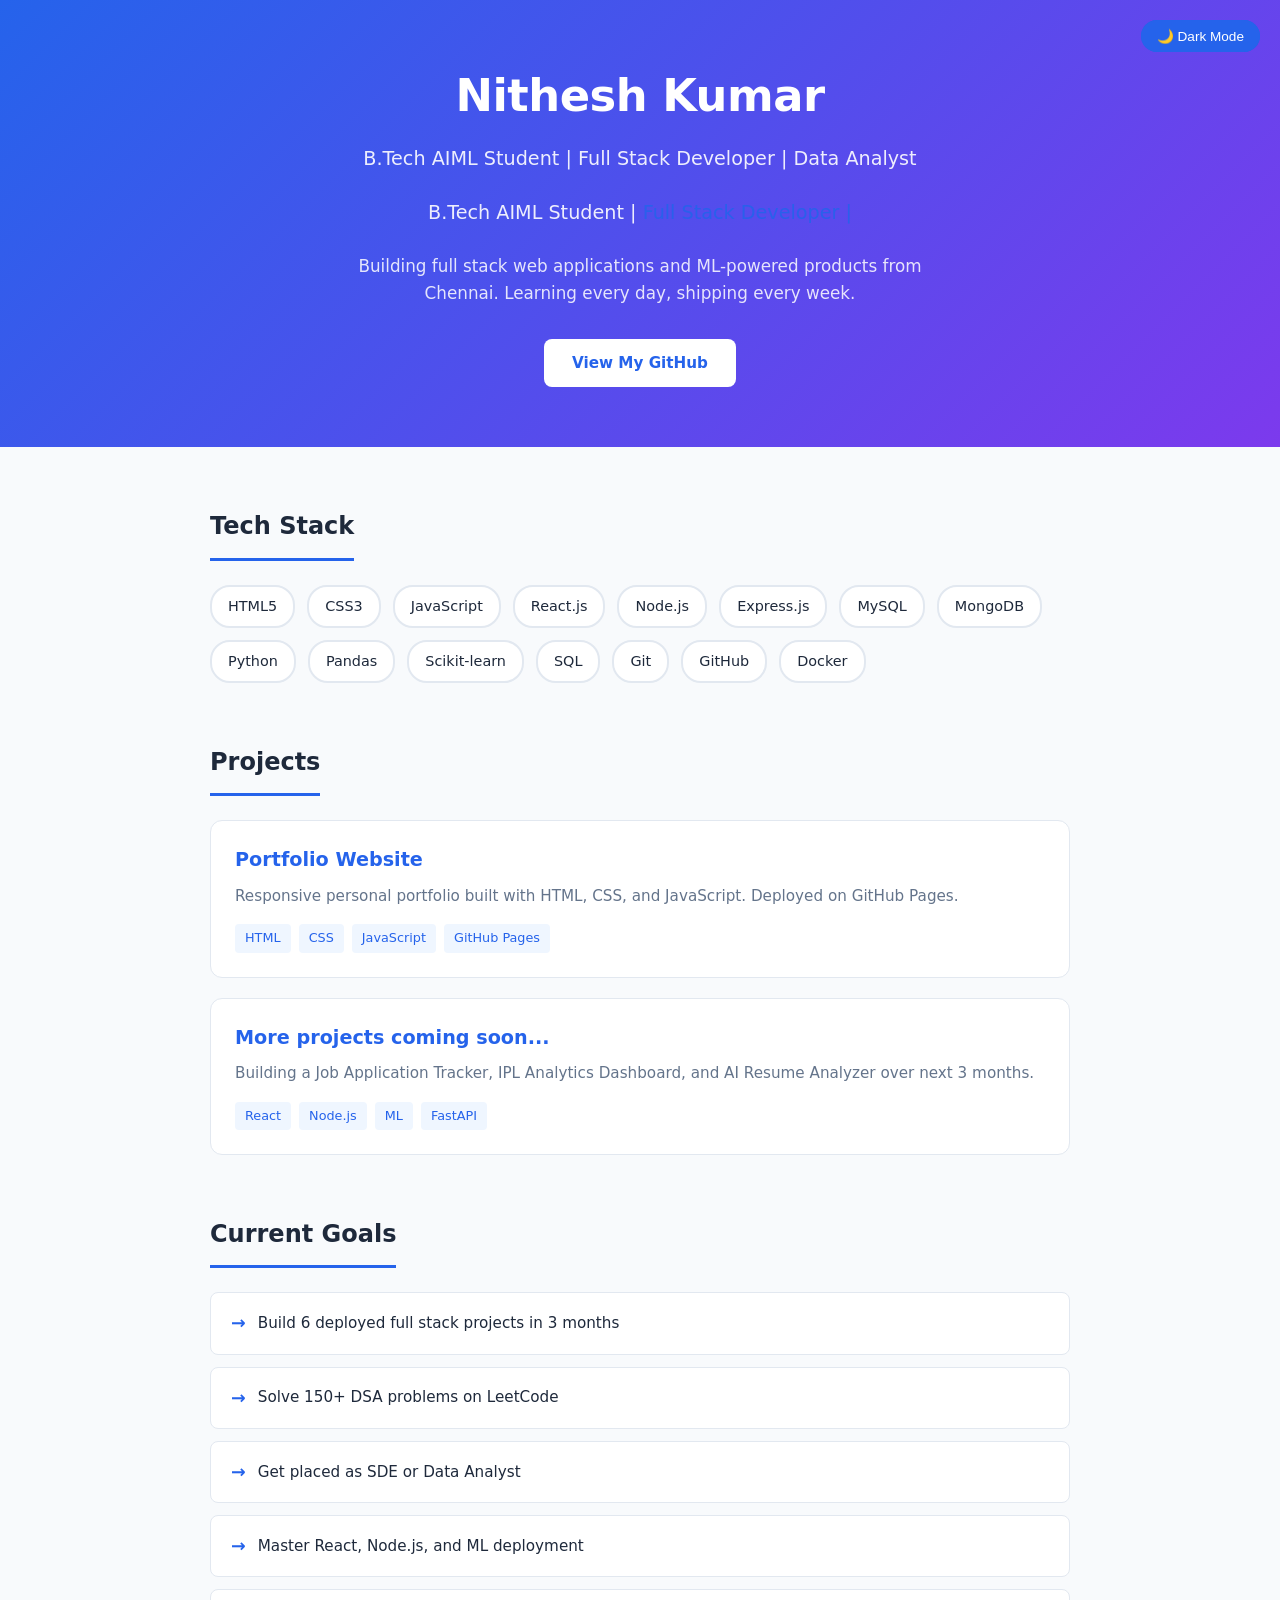
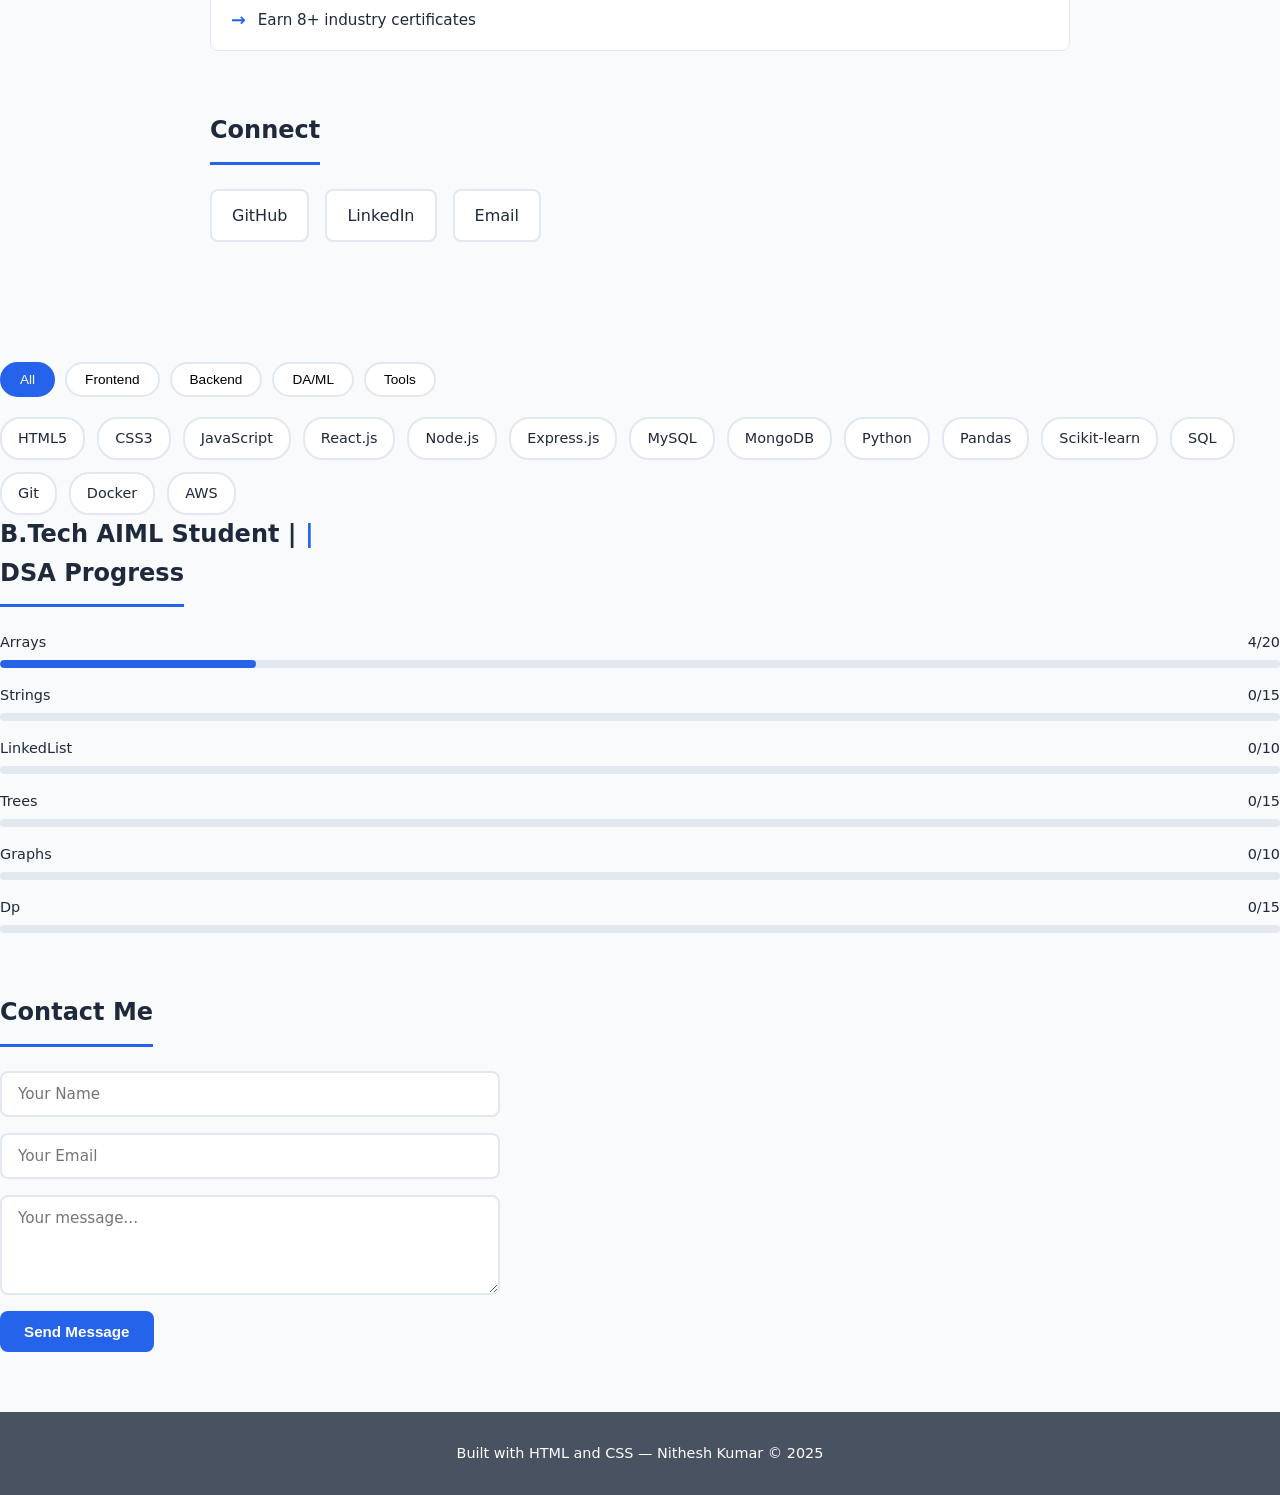
==== index.html @ 552bcabc "Trying to deploy it" ====
<!DOCTYPE html>
<html lang="en">
  <head>
    <meta charset="UTF-8" />
    <meta name="viewport" content="width=device-width, initial-scale=1.0" />
    <title>Nithesh Kumar — AIML Developer</title>
    <link rel="stylesheet" href="style.css" />
    <script src="script.js" defer></script>
  </head>
  <body>

    <!-- HERO -->
    <div class="hero">
      <h1>Nithesh Kumar</h1>
      <h2>B.Tech AIML Student | Full Stack Developer | Data Analyst</h2>
      <h2>
    B.Tech AIML Student | 
    <span id="typing-text" class="typing"></span>
    <span class="cursor">|</span>
</h2>
      <p>
        Building full stack web applications and ML-powered products 
        from Chennai. Learning every day, shipping every week.
      </p>
      <a href="https://github.com/NitheshKumar-S" class="btn">
        View My GitHub
      </a>
    </div>

    <!-- MAIN CONTENT -->
    <div class="container">

      <!-- SKILLS -->
      <div class="section">
        <h2 class="section-title">Tech Stack</h2>
        <div class="skills-grid">
          <span class="skill-tag">HTML5</span>
          <span class="skill-tag">CSS3</span>
          <span class="skill-tag">JavaScript</span>
          <span class="skill-tag">React.js</span>
          <span class="skill-tag">Node.js</span>
          <span class="skill-tag">Express.js</span>
          <span class="skill-tag">MySQL</span>
          <span class="skill-tag">MongoDB</span>
          <span class="skill-tag">Python</span>
          <span class="skill-tag">Pandas</span>
          <span class="skill-tag">Scikit-learn</span>
          <span class="skill-tag">SQL</span>
          <span class="skill-tag">Git</span>
          <span class="skill-tag">GitHub</span>
          <span class="skill-tag">Docker</span>
        </div>
      </div>

      <!-- PROJECTS -->
      <div class="section">
        <h2 class="section-title">Projects</h2>
        <div class="projects-grid">
          <div class="project-card">
            <h3>Portfolio Website</h3>
            <p>
              Responsive personal portfolio built with HTML, CSS, 
              and JavaScript. Deployed on GitHub Pages.
            </p>
            <div class="project-tags">
              <span class="tag">HTML</span>
              <span class="tag">CSS</span>
              <span class="tag">JavaScript</span>
              <span class="tag">GitHub Pages</span>
            </div>
          </div>

          <div class="project-card">
            <h3>More projects coming soon...</h3>
            <p>
              Building a Job Application Tracker, IPL Analytics 
              Dashboard, and AI Resume Analyzer over next 3 months.
            </p>
            <div class="project-tags">
              <span class="tag">React</span>
              <span class="tag">Node.js</span>
              <span class="tag">ML</span>
              <span class="tag">FastAPI</span>
            </div>
          </div>
        </div>
      </div>

      <!-- GOALS -->
      <div class="section">
        <h2 class="section-title">Current Goals</h2>
        <ul class="goals-list">
          <li>Build 6 deployed full stack projects in 3 months</li>
          <li>Solve 150+ DSA problems on LeetCode</li>
          <li>Get placed as SDE or Data Analyst</li>
          <li>Master React, Node.js, and ML deployment</li>
          <li>Earn 8+ industry certificates</li>
        </ul>
      </div>

      <!-- CONTACT -->
      <div class="section">
        <h2 class="section-title">Connect</h2>
        <div class="contact-links">
          <a href="https://github.com/NitheshKumar-S" class="contact-link">
            GitHub
          </a>
          <a href="https://linkedin.com/in/nithesh-kumar-80517029b" class="contact-link">
            LinkedIn
          </a>
          <a href="mailto:nitheshkumarnks@gmail.com" class="contact-link">
            Email
          </a>
        </div>
      </div>

    </div>

    <button id="dark-toggle" class="dark-btn">🌙 Dark Mode</button>

    <!-- Add this in <head> -->
<script src="script.js" defer></script>

<!-- Add filter buttons above skills grid -->
<div class="filter-buttons">
    <button class="filter-btn active" data-filter="all">All</button>
    <button class="filter-btn" data-filter="frontend">Frontend</button>
    <button class="filter-btn" data-filter="backend">Backend</button>
    <button class="filter-btn" data-filter="data">DA/ML</button>
    <button class="filter-btn" data-filter="tools">Tools</button>
</div>
<div id="skills-container" class="skills-grid"></div>

<!-- Add typing animation in hero -->
<h2>
    B.Tech AIML Student | 
    <span id="typing-text" class="typing"></span>
    <span class="cursor">|</span>
</h2>

<!-- Add dark mode button -->
<button id="dark-toggle" class="dark-btn">🌙 Dark Mode</button>

<!-- Add DSA progress section -->
<div class="section">
    <h2 class="section-title">DSA Progress</h2>
    <div id="progress-container"></div>
</div>

<!-- Add contact form -->
<div class="section">
    <h2 class="section-title">Contact Me</h2>
    <div id="contact-form-container">
        <form id="contact-form">
            <input type="text" id="name" 
                   placeholder="Your Name" required />
            <input type="email" id="email" 
                   placeholder="Your Email" required />
            <textarea id="message" 
                      placeholder="Your message..." 
                      rows="4" required></textarea>
            <button type="submit">Send Message</button>
        </form>
    </div>
</div>

    <footer>
      <p>Built with HTML and CSS — Nithesh Kumar © 2025</p>
    </footer>

  </body>
</html>
---- style.css ----
/* ========================
   RESET + BASE STYLES
   ======================== */
* {
  margin: 0;
  padding: 0;
  box-sizing: border-box;
}

:root {
  --primary: #2563eb;
  --primary-dark: #1d4ed8;
  --secondary: #7c3aed;
  --text-dark: #1e293b;
  --text-light: #64748b;
  --bg: #f8fafc;
  --white: #ffffff;
  --border: #e2e8f0;
  --success: #10b981;
}

body {
  font-family: 'Segoe UI', system-ui, sans-serif;
  background-color: var(--bg);
  color: var(--text-dark);
  line-height: 1.6;
}

/* ========================
   HEADER / HERO
   ======================== */
.hero {
  background: linear-gradient(135deg, var(--primary), var(--secondary));
  color: var(--white);
  padding: 60px 20px;
  text-align: center;
}

.hero h1 {
  font-size: 2.8rem;
  font-weight: 700;
  margin-bottom: 12px;
  letter-spacing: -0.5px;
}

.hero h2 {
  font-size: 1.2rem;
  font-weight: 400;
  opacity: 0.9;
  margin-bottom: 24px;
}

.hero p {
  max-width: 600px;
  margin: 0 auto 32px;
  opacity: 0.85;
  font-size: 1.05rem;
}

.btn {
  display: inline-block;
  background: var(--white);
  color: var(--primary);
  padding: 12px 28px;
  border-radius: 8px;
  text-decoration: none;
  font-weight: 600;
  font-size: 0.95rem;
  transition: transform 0.2s, box-shadow 0.2s;
}

.btn:hover {
  transform: translateY(-2px);
  box-shadow: 0 8px 20px rgba(0,0,0,0.15);
}

/* ========================
   MAIN CONTAINER
   ======================== */
.container {
  max-width: 900px;
  margin: 0 auto;
  padding: 60px 20px;
}

/* ========================
   SECTIONS
   ======================== */
.section {
  margin-bottom: 60px;
}

.section-title {
  font-size: 1.5rem;
  font-weight: 700;
  color: var(--text-dark);
  margin-bottom: 24px;
  padding-bottom: 12px;
  border-bottom: 3px solid var(--primary);
  display: inline-block;
}

/* ========================
   SKILLS GRID
   ======================== */
.skills-grid {
  display: flex;
  flex-wrap: wrap;
  gap: 12px;
}

.skill-tag {
  background: var(--white);
  border: 2px solid var(--border);
  color: var(--text-dark);
  padding: 8px 16px;
  border-radius: 20px;
  font-size: 0.9rem;
  font-weight: 500;
  transition: all 0.2s;
}

.skill-tag:hover {
  border-color: var(--primary);
  color: var(--primary);
  transform: translateY(-2px);
}

/* ========================
   PROJECT CARDS
   ======================== */
.projects-grid {
  display: flex;
  flex-direction: column;
  gap: 20px;
}

.project-card {
  background: var(--white);
  border: 1px solid var(--border);
  border-radius: 12px;
  padding: 24px;
  transition: box-shadow 0.2s, transform 0.2s;
}

.project-card:hover {
  box-shadow: 0 8px 24px rgba(0,0,0,0.08);
  transform: translateY(-3px);
}

.project-card h3 {
  font-size: 1.2rem;
  color: var(--primary);
  margin-bottom: 8px;
}

.project-card p {
  color: var(--text-light);
  margin-bottom: 16px;
  font-size: 0.95rem;
}

.project-tags {
  display: flex;
  gap: 8px;
  flex-wrap: wrap;
}

.tag {
  background: #eff6ff;
  color: var(--primary);
  padding: 4px 10px;
  border-radius: 4px;
  font-size: 0.8rem;
  font-weight: 500;
}

/* ========================
   GOALS LIST
   ======================== */
.goals-list {
  list-style: none;
  display: flex;
  flex-direction: column;
  gap: 12px;
}

.goals-list li {
  display: flex;
  align-items: center;
  gap: 12px;
  background: var(--white);
  padding: 16px 20px;
  border-radius: 8px;
  border: 1px solid var(--border);
  font-size: 0.95rem;
}

.goals-list li::before {
  content: "→";
  color: var(--primary);
  font-weight: bold;
  font-size: 1.1rem;
}

/* ========================
   CONTACT
   ==================== ==== */
.contact-links {
  display: flex;
  gap: 16px;
  flex-wrap: wrap;
}

.contact-link {
  display: flex;
  align-items: center;
  gap: 8px;
  background: var(--white);
  border: 2px solid var(--border);
  padding: 12px 20px;
  border-radius: 8px;
  text-decoration: none;
  color: var(--text-dark);
  font-weight: 500;
  transition: all 0.2s;
}

.contact-link:hover {
  border-color: var(--primary);
  color: var(--primary);
}

/* ========================
   FOOTER
   ======================== */
footer {
  text-align: center;
  padding: 30px;
  background: var(--text-dark);
  color: var(--white);
  font-size: 0.9rem;
  opacity: 0.8;
}

/* Filter buttons */
.filter-buttons {
    display: flex;
    gap: 10px;
    flex-wrap: wrap;
    margin-bottom: 20px;
}

.filter-btn {
    padding: 8px 18px;
    border: 2px solid var(--border);
    background: var(--white);
    border-radius: 20px;
    cursor: pointer;
    font-size: 0.85rem;
    font-weight: 500;
    transition: all 0.2s;
}

.filter-btn.active,
.filter-btn:hover {
    background: var(--primary);
    color: white;
    border-color: var(--primary);
}

/* Typing animation */
.typing { color: var(--primary); }
.cursor {
    animation: blink 1s infinite;
    color: var(--primary);
}
@keyframes blink {
    0%, 100% { opacity: 1; }
    50% { opacity: 0; }
}

/* Dark mode */
.dark {
    background: #0f172a;
    color: #e2e8f0;
}
.dark .project-card,
.dark .skill-tag { background: #1e293b; border-color: #334155; }

.dark-btn {
    position: fixed;
    top: 20px;
    right: 20px;
    padding: 8px 16px;
    background: var(--primary);
    color: white;
    border: none;
    border-radius: 20px;
    cursor: pointer;
    z-index: 1000;
    font-size: 0.85rem;
}

/* Progress bars */
.progress-item { margin-bottom: 16px; }
.progress-header {
    display: flex;
    justify-content: space-between;
    margin-bottom: 6px;
    font-size: 0.9rem;
    font-weight: 500;
    text-transform: capitalize;
}
.progress-bar {
    height: 8px;
    background: var(--border);
    border-radius: 4px;
    overflow: hidden;
}
.progress-fill {
    height: 100%;
    background: var(--primary);
    border-radius: 4px;
    transition: width 1s ease;
}

/* Contact form */
#contact-form {
    display: flex;
    flex-direction: column;
    gap: 16px;
    max-width: 500px;
}
#contact-form input,
#contact-form textarea {
    padding: 12px 16px;
    border: 2px solid var(--border);
    border-radius: 8px;
    font-size: 0.95rem;
    outline: none;
    transition: border-color 0.2s;
    font-family: inherit;
}
#contact-form input:focus,
#contact-form textarea:focus {
    border-color: var(--primary);
}
#contact-form button {
    padding: 12px 24px;
    background: var(--primary);
    color: white;
    border: none;
    border-radius: 8px;
    font-size: 0.95rem;
    font-weight: 600;
    cursor: pointer;
    transition: background 0.2s;
    align-self: flex-start;
}
#contact-form button:hover {
    background: var(--primary-dark);
}

/* Alert notifications */
.alert {
    position: fixed;
    bottom: 30px;
    right: 30px;
    padding: 14px 24px;
    border-radius: 8px;
    font-weight: 500;
    z-index: 9999;
    animation: slideIn 0.3s ease;
}
.alert-success { background: #10b981; color: white; }
.alert-error   { background: #ef4444; color: white; }
@keyframes slideIn {
    from { transform: translateX(100px); opacity: 0; }
    to   { transform: translateX(0); opacity: 1; }
}

/* Scroll animations */
.section {
    opacity: 0;
    transform: translateY(20px);
    transition: opacity 0.5s, transform 0.5s;
}
.section.visible {
    opacity: 1;
    transform: translateY(0);
}
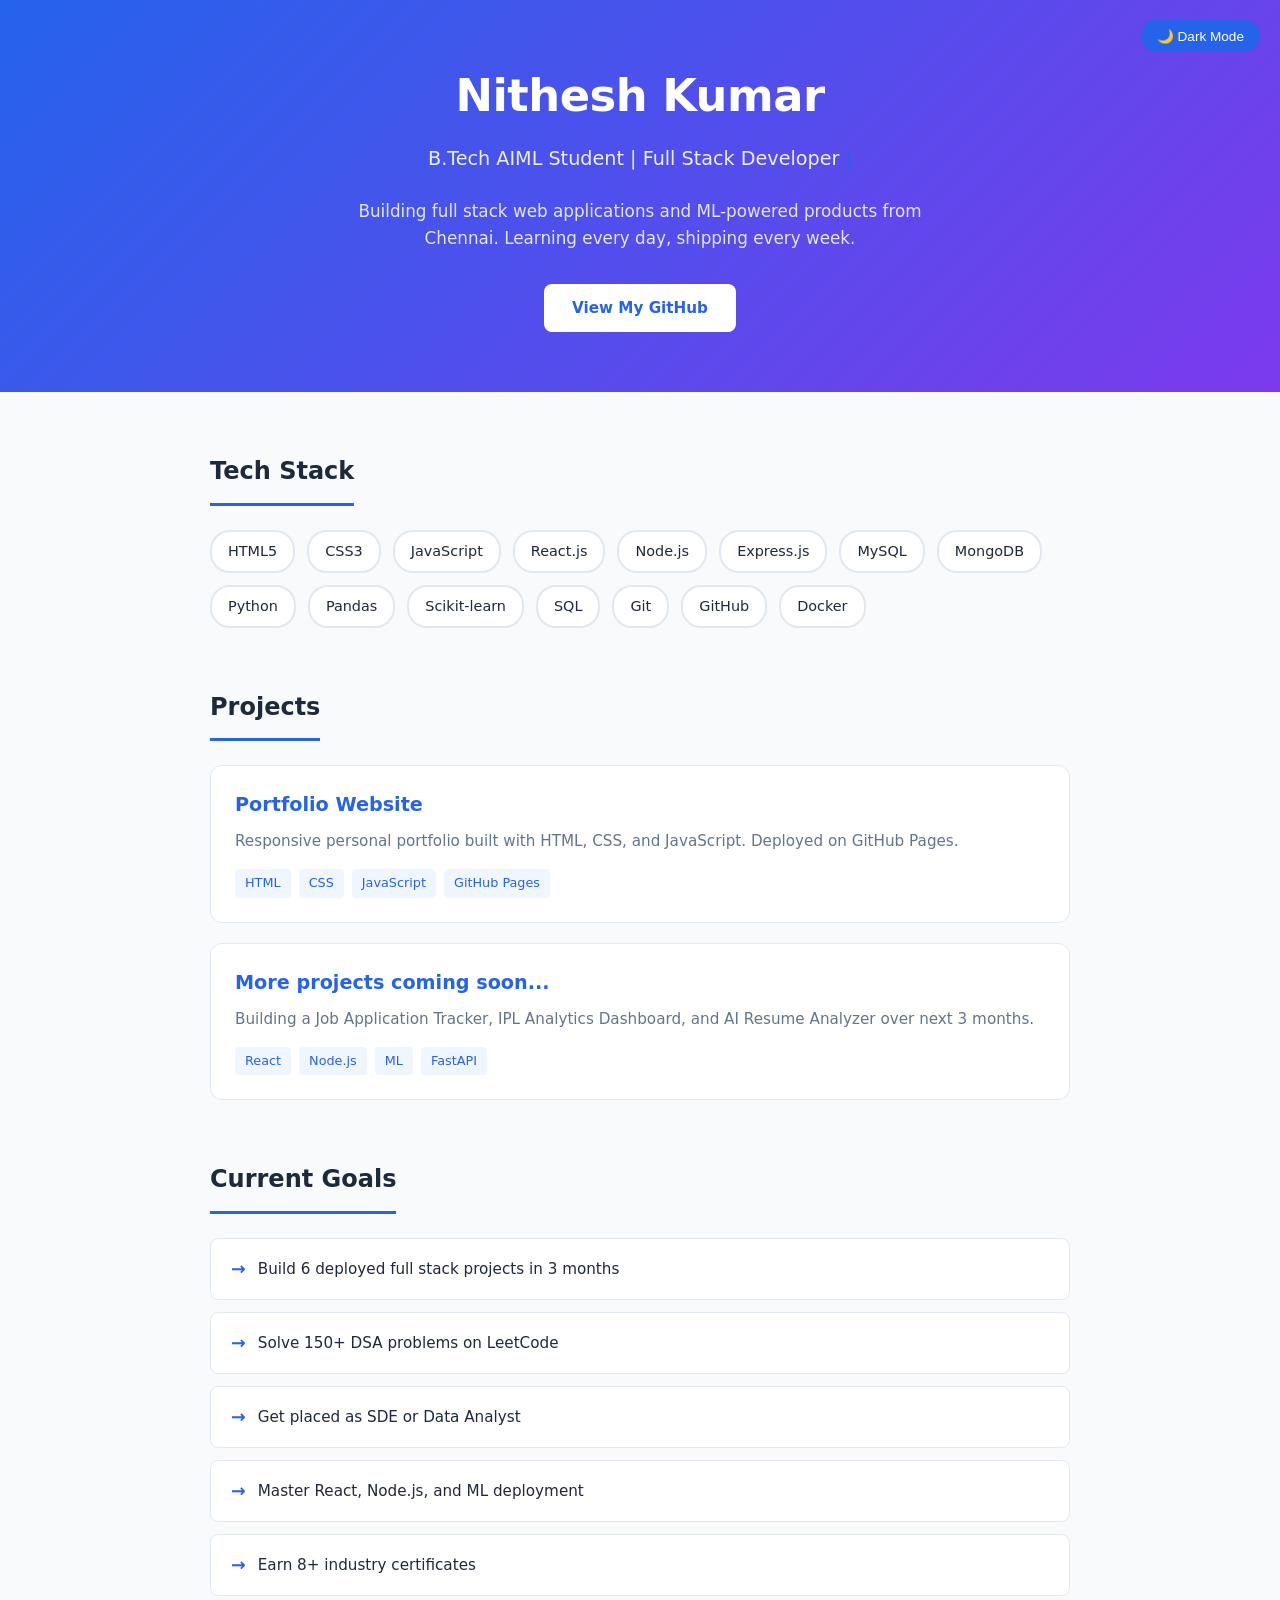
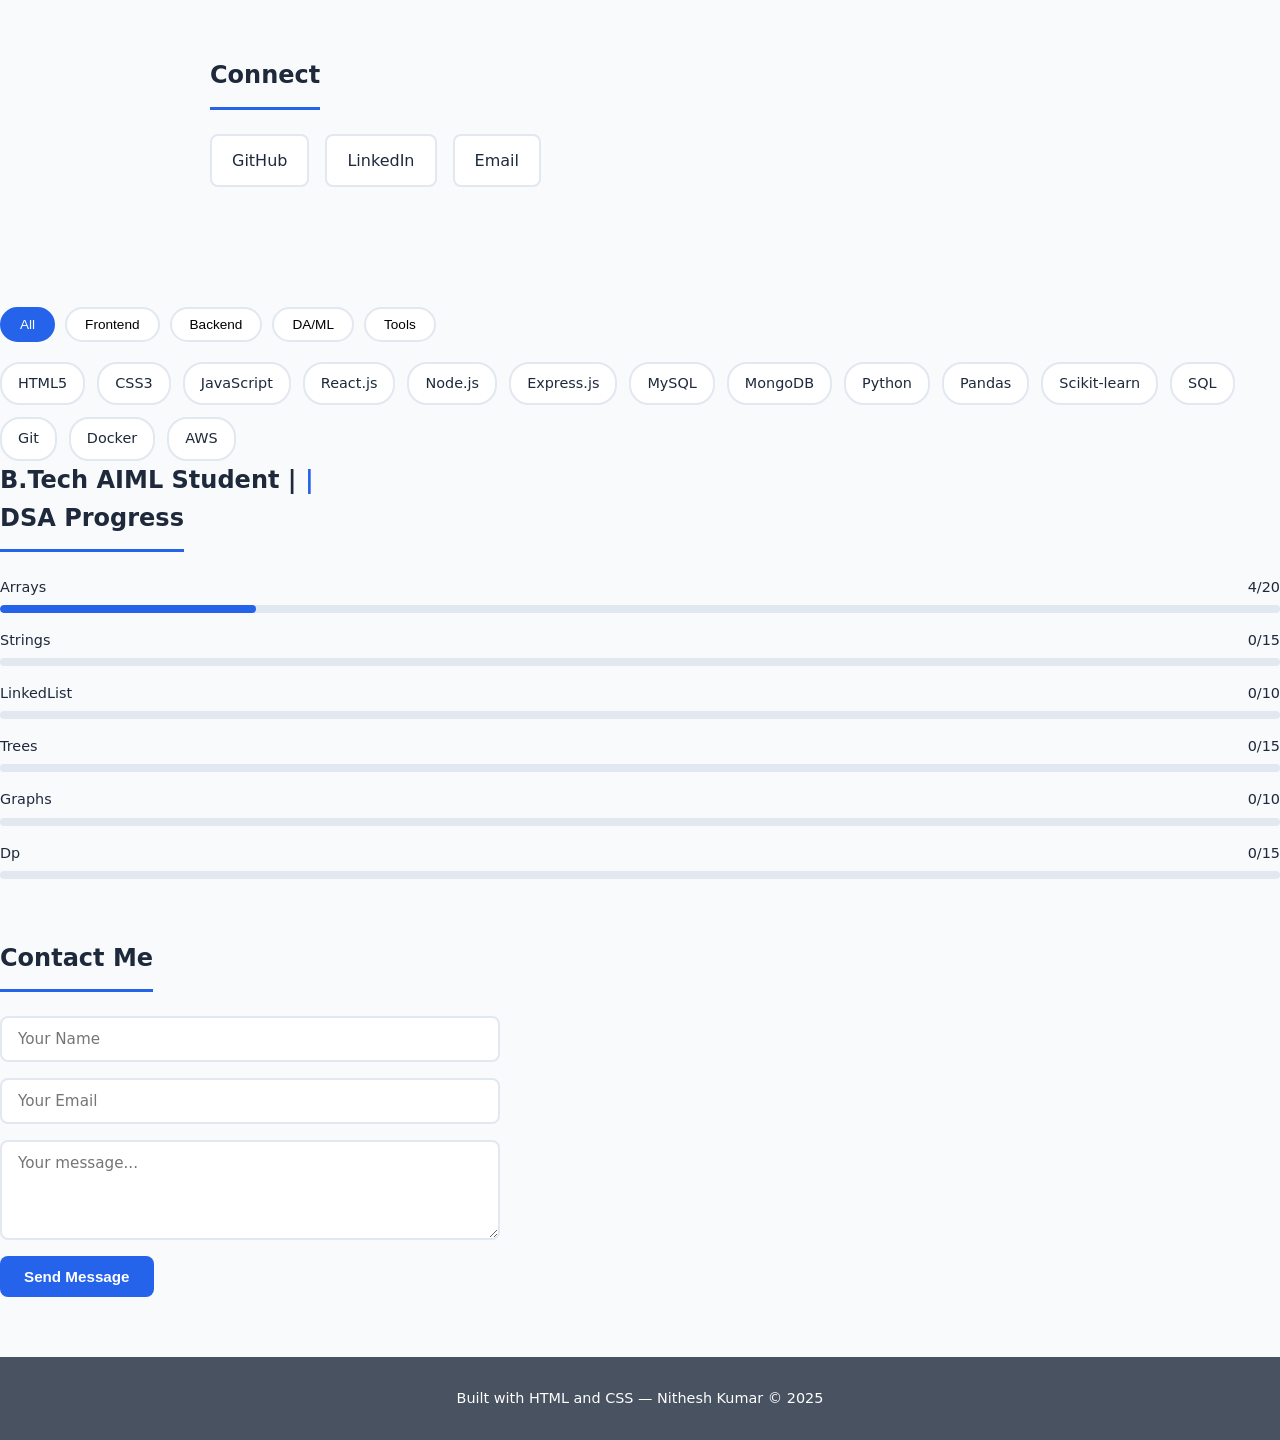
==== commit 51c06ace: "Changed typing text colour" ====
--- a/index.html
+++ b/index.html
@@ -12,7 +12,6 @@
     <!-- HERO -->
     <div class="hero">
       <h1>Nithesh Kumar</h1>
-      <h2>B.Tech AIML Student | Full Stack Developer | Data Analyst</h2>
       <h2>
     B.Tech AIML Student | 
     <span id="typing-text" class="typing"></span>
--- a/style.css
+++ b/style.css
@@ -270,7 +270,7 @@
 }
 
 /* Typing animation */
-.typing { color: var(--primary); }
+.typing { color: var(--white); }
 .cursor {
     animation: blink 1s infinite;
     color: var(--primary);
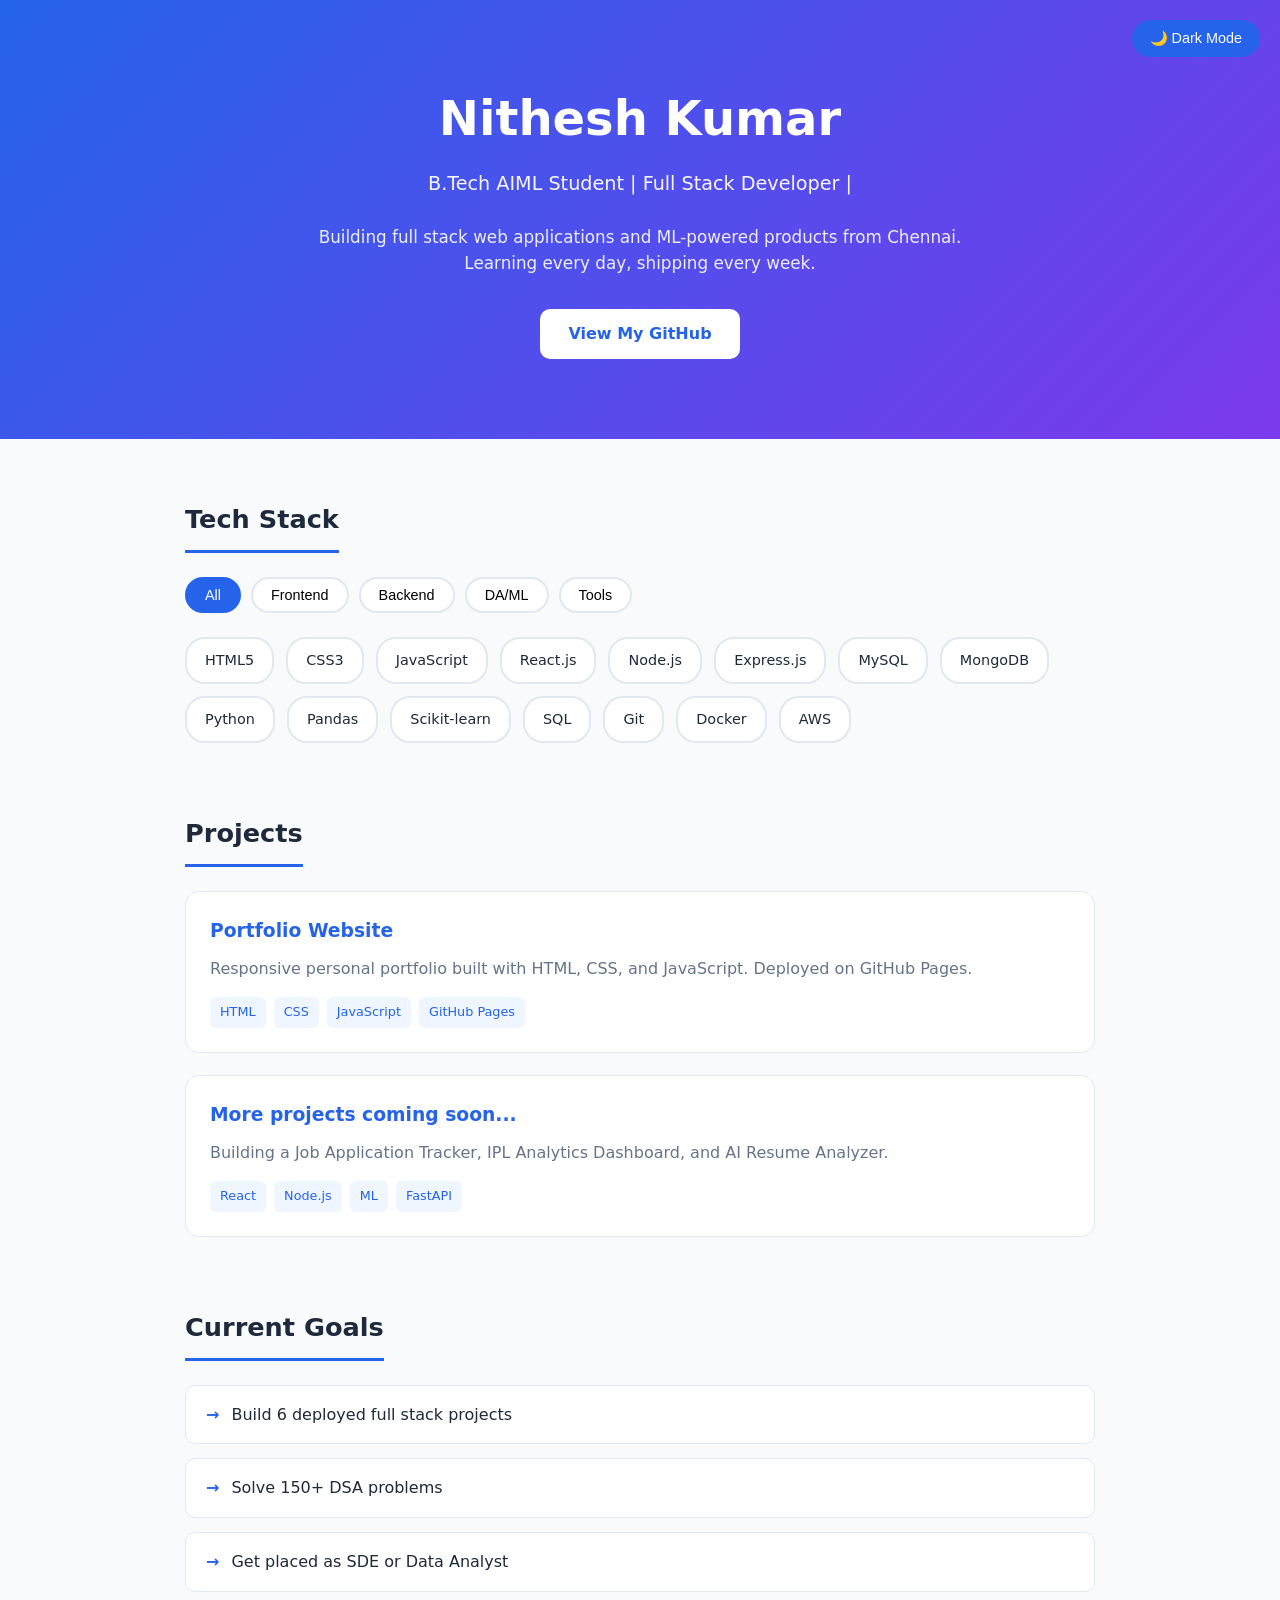
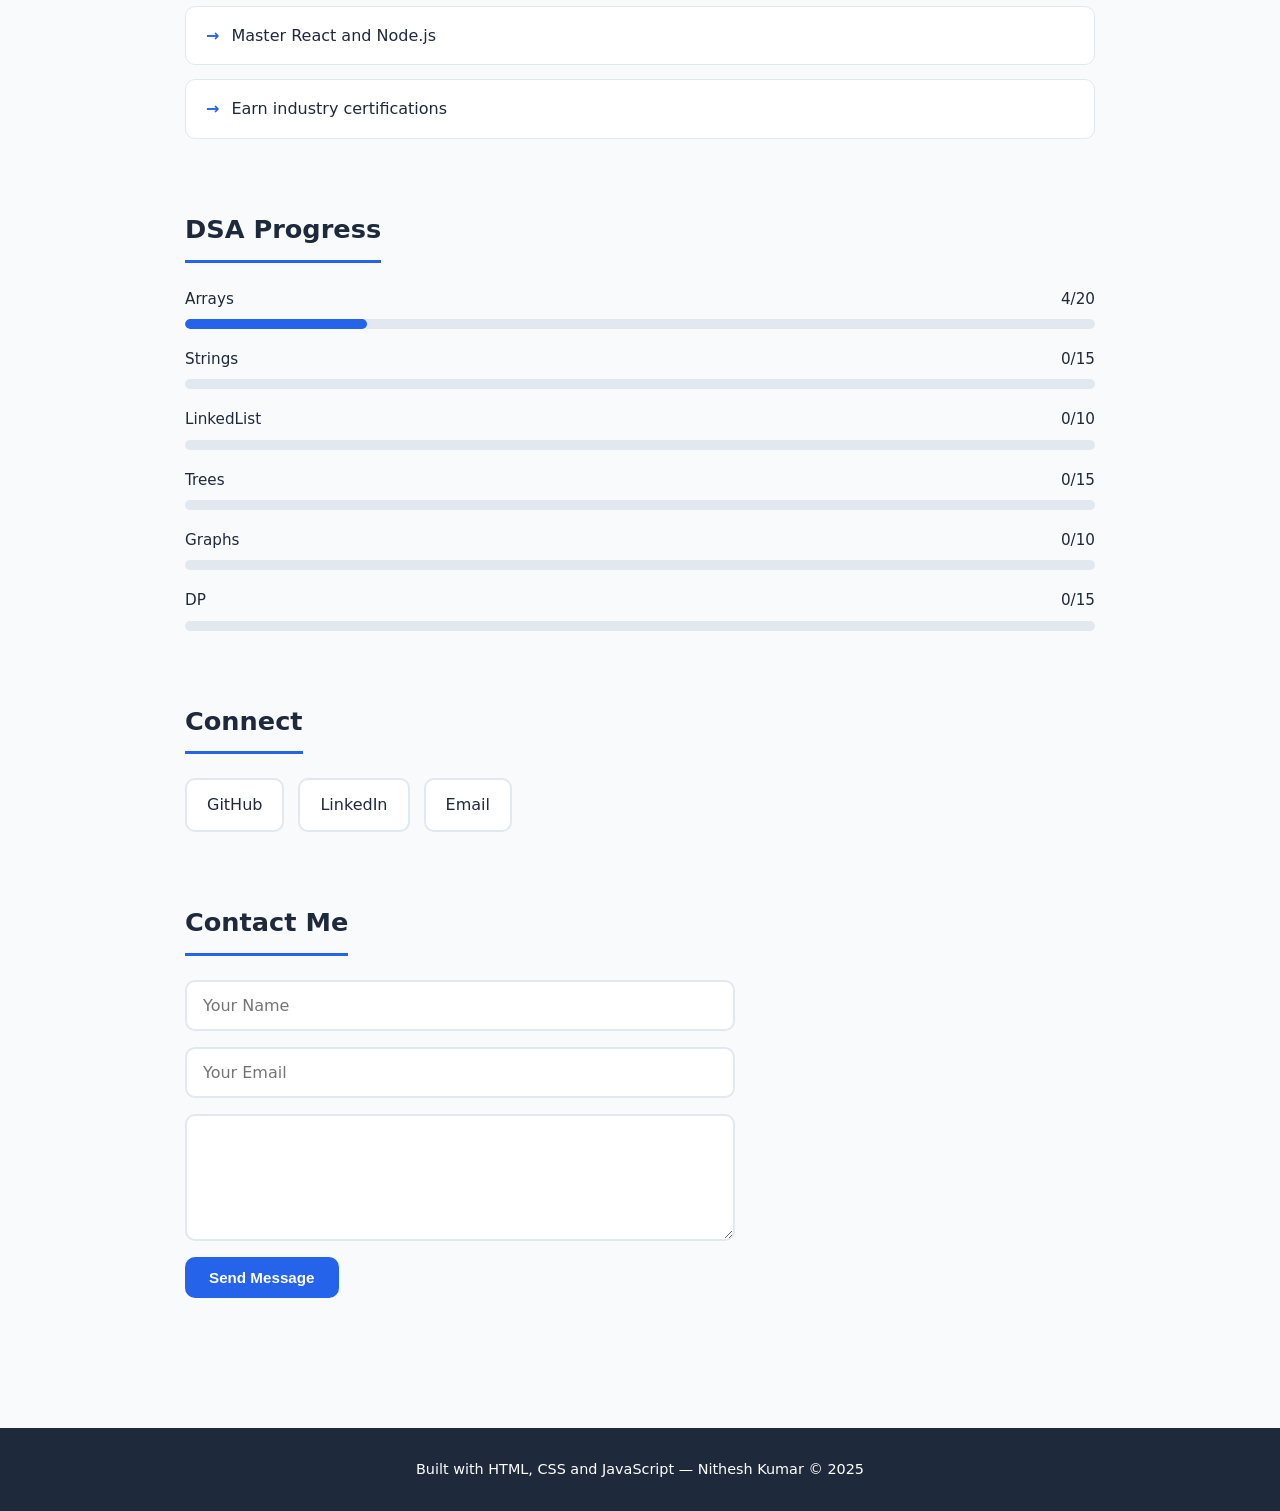
==== commit 64da125f: "Added dark mode and modified the alignment of the page" ====
--- a/index.html
+++ b/index.html
@@ -1,171 +1,241 @@
 <!DOCTYPE html>
 <html lang="en">
-  <head>
+
+<head>
     <meta charset="UTF-8" />
     <meta name="viewport" content="width=device-width, initial-scale=1.0" />
+
     <title>Nithesh Kumar — AIML Developer</title>
+
     <link rel="stylesheet" href="style.css" />
+
     <script src="script.js" defer></script>
-  </head>
-  <body>
+</head>
+
+<body>
+
+    <!-- DARK MODE BUTTON -->
+    <button id="dark-toggle" class="dark-btn">
+        🌙 Dark Mode
+    </button>
 
     <!-- HERO -->
     <div class="hero">
-      <h1>Nithesh Kumar</h1>
-      <h2>
-    B.Tech AIML Student | 
-    <span id="typing-text" class="typing"></span>
-    <span class="cursor">|</span>
-</h2>
-      <p>
-        Building full stack web applications and ML-powered products 
-        from Chennai. Learning every day, shipping every week.
-      </p>
-      <a href="https://github.com/NitheshKumar-S" class="btn">
-        View My GitHub
-      </a>
+
+        <h1>Nithesh Kumar</h1>
+
+        <h2>
+            B.Tech AIML Student |
+            <span id="typing-text" class="typing"></span>
+            <span class="cursor">|</span>
+        </h2>
+
+        <p>
+            Building full stack web applications and ML-powered products
+            from Chennai. Learning every day, shipping every week.
+        </p>
+
+        <a href="https://github.com/NitheshKumar-S" class="btn">
+            View My GitHub
+        </a>
+
     </div>
 
-    <!-- MAIN CONTENT -->
+    <!-- MAIN CONTAINER -->
     <div class="container">
 
-      <!-- SKILLS -->
-      <div class="section">
-        <h2 class="section-title">Tech Stack</h2>
-        <div class="skills-grid">
-          <span class="skill-tag">HTML5</span>
-          <span class="skill-tag">CSS3</span>
-          <span class="skill-tag">JavaScript</span>
-          <span class="skill-tag">React.js</span>
-          <span class="skill-tag">Node.js</span>
-          <span class="skill-tag">Express.js</span>
-          <span class="skill-tag">MySQL</span>
-          <span class="skill-tag">MongoDB</span>
-          <span class="skill-tag">Python</span>
-          <span class="skill-tag">Pandas</span>
-          <span class="skill-tag">Scikit-learn</span>
-          <span class="skill-tag">SQL</span>
-          <span class="skill-tag">Git</span>
-          <span class="skill-tag">GitHub</span>
-          <span class="skill-tag">Docker</span>
-        </div>
-      </div>
-
-      <!-- PROJECTS -->
-      <div class="section">
-        <h2 class="section-title">Projects</h2>
-        <div class="projects-grid">
-          <div class="project-card">
-            <h3>Portfolio Website</h3>
-            <p>
-              Responsive personal portfolio built with HTML, CSS, 
-              and JavaScript. Deployed on GitHub Pages.
-            </p>
-            <div class="project-tags">
-              <span class="tag">HTML</span>
-              <span class="tag">CSS</span>
-              <span class="tag">JavaScript</span>
-              <span class="tag">GitHub Pages</span>
-            </div>
-          </div>
-
-          <div class="project-card">
-            <h3>More projects coming soon...</h3>
-            <p>
-              Building a Job Application Tracker, IPL Analytics 
-              Dashboard, and AI Resume Analyzer over next 3 months.
-            </p>
-            <div class="project-tags">
-              <span class="tag">React</span>
-              <span class="tag">Node.js</span>
-              <span class="tag">ML</span>
-              <span class="tag">FastAPI</span>
-            </div>
-          </div>
-        </div>
-      </div>
-
-      <!-- GOALS -->
-      <div class="section">
-        <h2 class="section-title">Current Goals</h2>
-        <ul class="goals-list">
-          <li>Build 6 deployed full stack projects in 3 months</li>
-          <li>Solve 150+ DSA problems on LeetCode</li>
-          <li>Get placed as SDE or Data Analyst</li>
-          <li>Master React, Node.js, and ML deployment</li>
-          <li>Earn 8+ industry certificates</li>
-        </ul>
-      </div>
-
-      <!-- CONTACT -->
-      <div class="section">
-        <h2 class="section-title">Connect</h2>
-        <div class="contact-links">
-          <a href="https://github.com/NitheshKumar-S" class="contact-link">
-            GitHub
-          </a>
-          <a href="https://linkedin.com/in/nithesh-kumar-80517029b" class="contact-link">
-            LinkedIn
-          </a>
-          <a href="mailto:nitheshkumarnks@gmail.com" class="contact-link">
-            Email
-          </a>
-        </div>
-      </div>
+        <!-- TECH STACK -->
+        <div class="section">
+
+            <h2 class="section-title">Tech Stack</h2>
+
+            <!-- FILTER BUTTONS -->
+            <div class="filter-buttons">
+
+                <button class="filter-btn active"
+                        data-filter="all">
+                    All
+                </button>
+
+                <button class="filter-btn"
+                        data-filter="frontend">
+                    Frontend
+                </button>
+
+                <button class="filter-btn"
+                        data-filter="backend">
+                    Backend
+                </button>
+
+                <button class="filter-btn"
+                        data-filter="data">
+                    DA/ML
+                </button>
+
+                <button class="filter-btn"
+                        data-filter="tools">
+                    Tools
+                </button>
+
+            </div>
+
+            <!-- SKILLS -->
+            <div id="skills-container"
+                 class="skills-grid">
+            </div>
+
+        </div>
+
+        <!-- PROJECTS -->
+        <div class="section">
+
+            <h2 class="section-title">Projects</h2>
+
+            <div class="projects-grid">
+
+                <div class="project-card">
+
+                    <h3>Portfolio Website</h3>
+
+                    <p>
+                        Responsive personal portfolio built
+                        with HTML, CSS, and JavaScript.
+                        Deployed on GitHub Pages.
+                    </p>
+
+                    <div class="project-tags">
+
+                        <span class="tag">HTML</span>
+                        <span class="tag">CSS</span>
+                        <span class="tag">JavaScript</span>
+                        <span class="tag">GitHub Pages</span>
+
+                    </div>
+
+                </div>
+
+                <div class="project-card">
+
+                    <h3>More projects coming soon...</h3>
+
+                    <p>
+                        Building a Job Application Tracker,
+                        IPL Analytics Dashboard, and
+                        AI Resume Analyzer.
+                    </p>
+
+                    <div class="project-tags">
+
+                        <span class="tag">React</span>
+                        <span class="tag">Node.js</span>
+                        <span class="tag">ML</span>
+                        <span class="tag">FastAPI</span>
+
+                    </div>
+
+                </div>
+
+            </div>
+
+        </div>
+
+        <!-- GOALS -->
+        <div class="section">
+
+            <h2 class="section-title">Current Goals</h2>
+
+            <ul class="goals-list">
+
+                <li>Build 6 deployed full stack projects</li>
+
+                <li>Solve 150+ DSA problems</li>
+
+                <li>Get placed as SDE or Data Analyst</li>
+
+                <li>Master React and Node.js</li>
+
+                <li>Earn industry certifications</li>
+
+            </ul>
+
+        </div>
+
+        <!-- DSA PROGRESS -->
+        <div class="section">
+
+            <h2 class="section-title">DSA Progress</h2>
+
+            <div id="progress-container"></div>
+
+        </div>
+
+        <!-- CONTACT -->
+        <div class="section">
+
+            <h2 class="section-title">Connect</h2>
+
+            <div class="contact-links">
+
+                <a href="https://github.com/NitheshKumar-S"
+                   class="contact-link">
+                    GitHub
+                </a>
+
+                <a href="https://linkedin.com/in/nithesh-kumar-80517029b"
+                   class="contact-link">
+                    LinkedIn
+                </a>
+
+                <a href="mailto:nitheshkumarnks@gmail.com"
+                   class="contact-link">
+                    Email
+                </a>
+
+            </div>
+
+        </div>
+
+        <!-- CONTACT FORM -->
+        <div class="section">
+
+            <h2 class="section-title">Contact Me</h2>
+
+            <form id="contact-form">
+
+                <input type="text"
+                       id="name"
+                       placeholder="Your Name"
+                       required />
+
+                <input type="email"
+                       id="email"
+                       placeholder="Your Email"
+                       required />
+
+                <textarea id="message"
+                          rows="5"
+                          placeholder="Your message..."
+                          required>
+                </textarea>
+
+                <button type="submit">
+                    Send Message
+                </button>
+
+            </form>
+
+        </div>
 
     </div>
 
-    <button id="dark-toggle" class="dark-btn">🌙 Dark Mode</button>
-
-    <!-- Add this in <head> -->
-<script src="script.js" defer></script>
-
-<!-- Add filter buttons above skills grid -->
-<div class="filter-buttons">
-    <button class="filter-btn active" data-filter="all">All</button>
-    <button class="filter-btn" data-filter="frontend">Frontend</button>
-    <button class="filter-btn" data-filter="backend">Backend</button>
-    <button class="filter-btn" data-filter="data">DA/ML</button>
-    <button class="filter-btn" data-filter="tools">Tools</button>
-</div>
-<div id="skills-container" class="skills-grid"></div>
-
-<!-- Add typing animation in hero -->
-<h2>
-    B.Tech AIML Student | 
-    <span id="typing-text" class="typing"></span>
-    <span class="cursor">|</span>
-</h2>
-
-<!-- Add dark mode button -->
-<button id="dark-toggle" class="dark-btn">🌙 Dark Mode</button>
-
-<!-- Add DSA progress section -->
-<div class="section">
-    <h2 class="section-title">DSA Progress</h2>
-    <div id="progress-container"></div>
-</div>
-
-<!-- Add contact form -->
-<div class="section">
-    <h2 class="section-title">Contact Me</h2>
-    <div id="contact-form-container">
-        <form id="contact-form">
-            <input type="text" id="name" 
-                   placeholder="Your Name" required />
-            <input type="email" id="email" 
-                   placeholder="Your Email" required />
-            <textarea id="message" 
-                      placeholder="Your message..." 
-                      rows="4" required></textarea>
-            <button type="submit">Send Message</button>
-        </form>
-    </div>
-</div>
-
+    <!-- FOOTER -->
     <footer>
-      <p>Built with HTML and CSS — Nithesh Kumar © 2025</p>
+        <p>
+            Built with HTML, CSS and JavaScript —
+            Nithesh Kumar © 2025
+        </p>
     </footer>
 
-  </body>
+</body>
+
 </html>
--- a/style.css
+++ b/style.css
@@ -1,392 +1,729 @@
 /* ========================
    RESET + BASE STYLES
-   ======================== */
+======================== */
+
 * {
-  margin: 0;
-  padding: 0;
-  box-sizing: border-box;
+    margin: 0;
+    padding: 0;
+    box-sizing: border-box;
 }
 
 :root {
-  --primary: #2563eb;
-  --primary-dark: #1d4ed8;
-  --secondary: #7c3aed;
-  --text-dark: #1e293b;
-  --text-light: #64748b;
-  --bg: #f8fafc;
-  --white: #ffffff;
-  --border: #e2e8f0;
-  --success: #10b981;
+
+    --primary: #2563eb;
+    --primary-dark: #1d4ed8;
+
+    --secondary: #7c3aed;
+
+    --text-dark: #1e293b;
+    --text-light: #64748b;
+
+    --bg: #f8fafc;
+
+    --white: #ffffff;
+
+    --border: #e2e8f0;
+
+    --success: #10b981;
+}
+
+html {
+    scroll-behavior: smooth;
 }
 
 body {
-  font-family: 'Segoe UI', system-ui, sans-serif;
-  background-color: var(--bg);
-  color: var(--text-dark);
-  line-height: 1.6;
-}
-
-/* ========================
-   HEADER / HERO
-   ======================== */
+
+    font-family: "Segoe UI", system-ui, sans-serif;
+
+    background: var(--bg);
+
+    color: var(--text-dark);
+
+    line-height: 1.6;
+
+    transition:
+        background 0.3s ease,
+        color 0.3s ease;
+}
+
+/* ========================
+   HERO SECTION
+======================== */
+
 .hero {
-  background: linear-gradient(135deg, var(--primary), var(--secondary));
-  color: var(--white);
-  padding: 60px 20px;
-  text-align: center;
+
+    background:
+        linear-gradient(
+            135deg,
+            var(--primary),
+            var(--secondary)
+        );
+
+    color: white;
+
+    text-align: center;
+
+    padding: 80px 20px;
 }
 
 .hero h1 {
-  font-size: 2.8rem;
-  font-weight: 700;
-  margin-bottom: 12px;
-  letter-spacing: -0.5px;
+
+    font-size: 3rem;
+
+    margin-bottom: 12px;
+
+    font-weight: 700;
 }
 
 .hero h2 {
-  font-size: 1.2rem;
-  font-weight: 400;
-  opacity: 0.9;
-  margin-bottom: 24px;
+
+    font-size: 1.2rem;
+
+    font-weight: 400;
+
+    margin-bottom: 24px;
+
+    opacity: 0.95;
 }
 
 .hero p {
-  max-width: 600px;
-  margin: 0 auto 32px;
-  opacity: 0.85;
-  font-size: 1.05rem;
+
+    max-width: 650px;
+
+    margin: 0 auto 32px;
+
+    opacity: 0.9;
+
+    font-size: 1.05rem;
 }
 
 .btn {
-  display: inline-block;
-  background: var(--white);
-  color: var(--primary);
-  padding: 12px 28px;
-  border-radius: 8px;
-  text-decoration: none;
-  font-weight: 600;
-  font-size: 0.95rem;
-  transition: transform 0.2s, box-shadow 0.2s;
+
+    display: inline-block;
+
+    padding: 12px 28px;
+
+    background: white;
+
+    color: var(--primary);
+
+    text-decoration: none;
+
+    border-radius: 10px;
+
+    font-weight: 600;
+
+    transition: all 0.3s ease;
 }
 
 .btn:hover {
-  transform: translateY(-2px);
-  box-shadow: 0 8px 20px rgba(0,0,0,0.15);
+
+    transform: translateY(-2px);
+
+    box-shadow:
+        0 8px 20px rgba(0,0,0,0.15);
 }
 
 /* ========================
    MAIN CONTAINER
-   ======================== */
+======================== */
+
 .container {
-  max-width: 900px;
-  margin: 0 auto;
-  padding: 60px 20px;
-}
-
-/* ========================
-   SECTIONS
-   ======================== */
+
+    max-width: 950px;
+
+    margin: 0 auto;
+
+    padding: 60px 20px;
+}
+
+/* ========================
+   SECTION STYLES
+======================== */
+
 .section {
-  margin-bottom: 60px;
+
+    margin-bottom: 70px;
+
+    opacity: 0;
+
+    transform: translateY(20px);
+
+    transition:
+        opacity 0.5s ease,
+        transform 0.5s ease;
+}
+
+.section.visible {
+
+    opacity: 1;
+
+    transform: translateY(0);
 }
 
 .section-title {
-  font-size: 1.5rem;
-  font-weight: 700;
-  color: var(--text-dark);
-  margin-bottom: 24px;
-  padding-bottom: 12px;
-  border-bottom: 3px solid var(--primary);
-  display: inline-block;
+
+    font-size: 1.6rem;
+
+    margin-bottom: 24px;
+
+    padding-bottom: 10px;
+
+    display: inline-block;
+
+    border-bottom: 3px solid var(--primary);
+}
+
+/* ========================
+   FILTER BUTTONS
+======================== */
+
+.filter-buttons {
+
+    display: flex;
+
+    flex-wrap: wrap;
+
+    gap: 10px;
+
+    margin-bottom: 24px;
+}
+
+.filter-btn {
+
+    padding: 8px 18px;
+
+    border-radius: 20px;
+
+    border: 2px solid var(--border);
+
+    background: white;
+
+    cursor: pointer;
+
+    font-size: 0.9rem;
+
+    font-weight: 500;
+
+    transition: all 0.3s ease;
+}
+
+.filter-btn:hover,
+.filter-btn.active {
+
+    background: var(--primary);
+
+    color: white;
+
+    border-color: var(--primary);
 }
 
 /* ========================
    SKILLS GRID
-   ======================== */
+======================== */
+
 .skills-grid {
-  display: flex;
-  flex-wrap: wrap;
-  gap: 12px;
+
+    display: flex;
+
+    flex-wrap: wrap;
+
+    gap: 12px;
 }
 
 .skill-tag {
-  background: var(--white);
-  border: 2px solid var(--border);
-  color: var(--text-dark);
-  padding: 8px 16px;
-  border-radius: 20px;
-  font-size: 0.9rem;
-  font-weight: 500;
-  transition: all 0.2s;
+
+    background: white;
+
+    border: 2px solid var(--border);
+
+    padding: 10px 18px;
+
+    border-radius: 20px;
+
+    font-size: 0.9rem;
+
+    font-weight: 500;
+
+    transition: all 0.3s ease;
 }
 
 .skill-tag:hover {
-  border-color: var(--primary);
-  color: var(--primary);
-  transform: translateY(-2px);
-}
-
-/* ========================
-   PROJECT CARDS
-   ======================== */
+
+    transform: translateY(-2px);
+
+    border-color: var(--primary);
+
+    color: var(--primary);
+}
+
+/* ========================
+   PROJECTS
+======================== */
+
 .projects-grid {
-  display: flex;
-  flex-direction: column;
-  gap: 20px;
+
+    display: flex;
+
+    flex-direction: column;
+
+    gap: 22px;
 }
 
 .project-card {
-  background: var(--white);
-  border: 1px solid var(--border);
-  border-radius: 12px;
-  padding: 24px;
-  transition: box-shadow 0.2s, transform 0.2s;
+
+    background: white;
+
+    border: 1px solid var(--border);
+
+    border-radius: 14px;
+
+    padding: 24px;
+
+    transition: all 0.3s ease;
 }
 
 .project-card:hover {
-  box-shadow: 0 8px 24px rgba(0,0,0,0.08);
-  transform: translateY(-3px);
+
+    transform: translateY(-3px);
+
+    box-shadow:
+        0 10px 25px rgba(0,0,0,0.08);
 }
 
 .project-card h3 {
-  font-size: 1.2rem;
-  color: var(--primary);
-  margin-bottom: 8px;
+
+    color: var(--primary);
+
+    margin-bottom: 10px;
 }
 
 .project-card p {
-  color: var(--text-light);
-  margin-bottom: 16px;
-  font-size: 0.95rem;
+
+    color: var(--text-light);
+
+    margin-bottom: 16px;
 }
 
 .project-tags {
-  display: flex;
-  gap: 8px;
-  flex-wrap: wrap;
+
+    display: flex;
+
+    flex-wrap: wrap;
+
+    gap: 8px;
 }
 
 .tag {
-  background: #eff6ff;
-  color: var(--primary);
-  padding: 4px 10px;
-  border-radius: 4px;
-  font-size: 0.8rem;
-  font-weight: 500;
-}
-
-/* ========================
-   GOALS LIST
-   ======================== */
+
+    background: #eff6ff;
+
+    color: var(--primary);
+
+    padding: 5px 10px;
+
+    border-radius: 6px;
+
+    font-size: 0.8rem;
+
+    font-weight: 500;
+}
+
+/* ========================
+   GOALS
+======================== */
+
 .goals-list {
-  list-style: none;
-  display: flex;
-  flex-direction: column;
-  gap: 12px;
+
+    list-style: none;
+
+    display: flex;
+
+    flex-direction: column;
+
+    gap: 14px;
 }
 
 .goals-list li {
-  display: flex;
-  align-items: center;
-  gap: 12px;
-  background: var(--white);
-  padding: 16px 20px;
-  border-radius: 8px;
-  border: 1px solid var(--border);
-  font-size: 0.95rem;
+
+    background: white;
+
+    border: 1px solid var(--border);
+
+    padding: 16px 20px;
+
+    border-radius: 10px;
+
+    display: flex;
+
+    align-items: center;
+
+    gap: 12px;
 }
 
 .goals-list li::before {
-  content: "→";
-  color: var(--primary);
-  font-weight: bold;
-  font-size: 1.1rem;
-}
-
-/* ========================
-   CONTACT
-   ==================== ==== */
+
+    content: "→";
+
+    color: var(--primary);
+
+    font-weight: bold;
+}
+
+/* ========================
+   CONTACT LINKS
+======================== */
+
 .contact-links {
-  display: flex;
-  gap: 16px;
-  flex-wrap: wrap;
+
+    display: flex;
+
+    flex-wrap: wrap;
+
+    gap: 14px;
 }
 
 .contact-link {
-  display: flex;
-  align-items: center;
-  gap: 8px;
-  background: var(--white);
-  border: 2px solid var(--border);
-  padding: 12px 20px;
-  border-radius: 8px;
-  text-decoration: none;
-  color: var(--text-dark);
-  font-weight: 500;
-  transition: all 0.2s;
+
+    text-decoration: none;
+
+    background: white;
+
+    border: 2px solid var(--border);
+
+    color: var(--text-dark);
+
+    padding: 12px 20px;
+
+    border-radius: 10px;
+
+    font-weight: 500;
+
+    transition: all 0.3s ease;
 }
 
 .contact-link:hover {
-  border-color: var(--primary);
-  color: var(--primary);
-}
-
-/* ========================
-   FOOTER
-   ======================== */
-footer {
-  text-align: center;
-  padding: 30px;
-  background: var(--text-dark);
-  color: var(--white);
-  font-size: 0.9rem;
-  opacity: 0.8;
-}
-
-/* Filter buttons */
-.filter-buttons {
-    display: flex;
-    gap: 10px;
-    flex-wrap: wrap;
-    margin-bottom: 20px;
-}
-
-.filter-btn {
-    padding: 8px 18px;
-    border: 2px solid var(--border);
-    background: var(--white);
+
+    border-color: var(--primary);
+
+    color: var(--primary);
+}
+
+/* ========================
+   PROGRESS BARS
+======================== */
+
+.progress-item {
+
+    margin-bottom: 18px;
+}
+
+.progress-header {
+
+    display: flex;
+
+    justify-content: space-between;
+
+    margin-bottom: 8px;
+
+    font-size: 0.95rem;
+
+    font-weight: 500;
+}
+
+.progress-bar {
+
+    height: 10px;
+
+    background: var(--border);
+
     border-radius: 20px;
-    cursor: pointer;
-    font-size: 0.85rem;
-    font-weight: 500;
-    transition: all 0.2s;
-}
-
-.filter-btn.active,
-.filter-btn:hover {
+
+    overflow: hidden;
+}
+
+.progress-fill {
+
+    height: 100%;
+
     background: var(--primary);
-    color: white;
-    border-color: var(--primary);
-}
-
-/* Typing animation */
-.typing { color: var(--white); }
-.cursor {
-    animation: blink 1s infinite;
-    color: var(--primary);
-}
-@keyframes blink {
-    0%, 100% { opacity: 1; }
-    50% { opacity: 0; }
-}
-
-/* Dark mode */
-.dark {
-    background: #0f172a;
-    color: #e2e8f0;
-}
-.dark .project-card,
-.dark .skill-tag { background: #1e293b; border-color: #334155; }
-
-.dark-btn {
-    position: fixed;
-    top: 20px;
-    right: 20px;
-    padding: 8px 16px;
-    background: var(--primary);
-    color: white;
-    border: none;
+
     border-radius: 20px;
-    cursor: pointer;
-    z-index: 1000;
-    font-size: 0.85rem;
-}
-
-/* Progress bars */
-.progress-item { margin-bottom: 16px; }
-.progress-header {
-    display: flex;
-    justify-content: space-between;
-    margin-bottom: 6px;
-    font-size: 0.9rem;
-    font-weight: 500;
-    text-transform: capitalize;
-}
-.progress-bar {
-    height: 8px;
-    background: var(--border);
-    border-radius: 4px;
-    overflow: hidden;
-}
-.progress-fill {
-    height: 100%;
-    background: var(--primary);
-    border-radius: 4px;
+
     transition: width 1s ease;
 }
 
-/* Contact form */
+/* ========================
+   CONTACT FORM
+======================== */
+
 #contact-form {
-    display: flex;
+
+    display: flex;
+
     flex-direction: column;
+
     gap: 16px;
-    max-width: 500px;
-}
+
+    max-width: 550px;
+}
+
 #contact-form input,
 #contact-form textarea {
-    padding: 12px 16px;
+
+    padding: 14px 16px;
+
+    border-radius: 10px;
+
     border: 2px solid var(--border);
-    border-radius: 8px;
-    font-size: 0.95rem;
+
+    font-size: 1rem;
+
     outline: none;
-    transition: border-color 0.2s;
+
+    transition: border-color 0.3s ease;
+
     font-family: inherit;
 }
+
 #contact-form input:focus,
 #contact-form textarea:focus {
+
     border-color: var(--primary);
 }
+
 #contact-form button {
+
+    width: fit-content;
+
     padding: 12px 24px;
+
+    border: none;
+
+    border-radius: 10px;
+
     background: var(--primary);
+
     color: white;
+
+    font-size: 0.95rem;
+
+    font-weight: 600;
+
+    cursor: pointer;
+
+    transition: background 0.3s ease;
+}
+
+#contact-form button:hover {
+
+    background: var(--primary-dark);
+}
+
+/* ========================
+   DARK MODE BUTTON
+======================== */
+
+.dark-btn {
+
+    position: fixed;
+
+    top: 20px;
+
+    right: 20px;
+
+    z-index: 1000;
+
     border: none;
-    border-radius: 8px;
-    font-size: 0.95rem;
-    font-weight: 600;
+
+    border-radius: 20px;
+
+    padding: 10px 18px;
+
     cursor: pointer;
-    transition: background 0.2s;
-    align-self: flex-start;
-}
-#contact-form button:hover {
-    background: var(--primary-dark);
-}
-
-/* Alert notifications */
+
+    background: var(--primary);
+
+    color: white;
+
+    font-size: 0.9rem;
+
+    font-weight: 500;
+}
+
+/* ========================
+   ALERTS
+======================== */
+
 .alert {
+
     position: fixed;
+
     bottom: 30px;
+
     right: 30px;
+
     padding: 14px 24px;
-    border-radius: 8px;
+
+    border-radius: 10px;
+
+    color: white;
+
     font-weight: 500;
+
     z-index: 9999;
+
     animation: slideIn 0.3s ease;
 }
-.alert-success { background: #10b981; color: white; }
-.alert-error   { background: #ef4444; color: white; }
+
+.alert-success {
+    background: #10b981;
+}
+
+.alert-error {
+    background: #ef4444;
+}
+
 @keyframes slideIn {
-    from { transform: translateX(100px); opacity: 0; }
-    to   { transform: translateX(0); opacity: 1; }
-}
-
-/* Scroll animations */
-.section {
-    opacity: 0;
-    transform: translateY(20px);
-    transition: opacity 0.5s, transform 0.5s;
-}
-.section.visible {
-    opacity: 1;
-    transform: translateY(0);
+
+    from {
+        transform: translateX(100px);
+        opacity: 0;
+    }
+
+    to {
+        transform: translateX(0);
+        opacity: 1;
+    }
+}
+
+/* ========================
+   TYPING EFFECT
+======================== */
+
+.typing {
+    color: white;
+}
+
+.cursor {
+
+    animation: blink 1s infinite;
+}
+
+@keyframes blink {
+
+    0%, 100% {
+        opacity: 1;
+    }
+
+    50% {
+        opacity: 0;
+    }
+}
+
+/* ========================
+   FOOTER
+======================== */
+
+footer {
+
+    background: var(--text-dark);
+
+    color: white;
+
+    text-align: center;
+
+    padding: 30px 20px;
+
+    font-size: 0.9rem;
+}
+
+/* ========================
+   DARK MODE
+======================== */
+
+body.dark {
+
+    background: #0f172a;
+
+    color: #e2e8f0;
+}
+
+body.dark .section-title {
+
+    color: white;
+}
+
+body.dark .project-card,
+body.dark .skill-tag,
+body.dark .contact-link,
+body.dark .goals-list li,
+body.dark .filter-btn,
+body.dark #contact-form input,
+body.dark #contact-form textarea {
+
+    background: #1e293b;
+
+    border-color: #334155;
+
+    color: #e2e8f0;
+}
+
+body.dark .project-card p {
+
+    color: #cbd5e1;
+}
+
+body.dark .tag {
+
+    background: #1e40af;
+
+    color: #dbeafe;
+}
+
+body.dark .progress-bar {
+
+    background: #334155;
+}
+
+body.dark footer {
+
+    background: #020617;
+}
+
+body.dark .dark-btn {
+
+    background: white;
+
+    color: #0f172a;
+}
+
+/* ========================
+   RESPONSIVE DESIGN
+======================== */
+
+@media (max-width: 768px) {
+
+    .hero h1 {
+        font-size: 2.2rem;
+    }
+
+    .hero h2 {
+        font-size: 1rem;
+    }
+
+    .section-title {
+        font-size: 1.3rem;
+    }
+
+    .contact-links {
+        flex-direction: column;
+    }
+
+    .dark-btn {
+
+        top: 10px;
+
+        right: 10px;
+    }
 }
